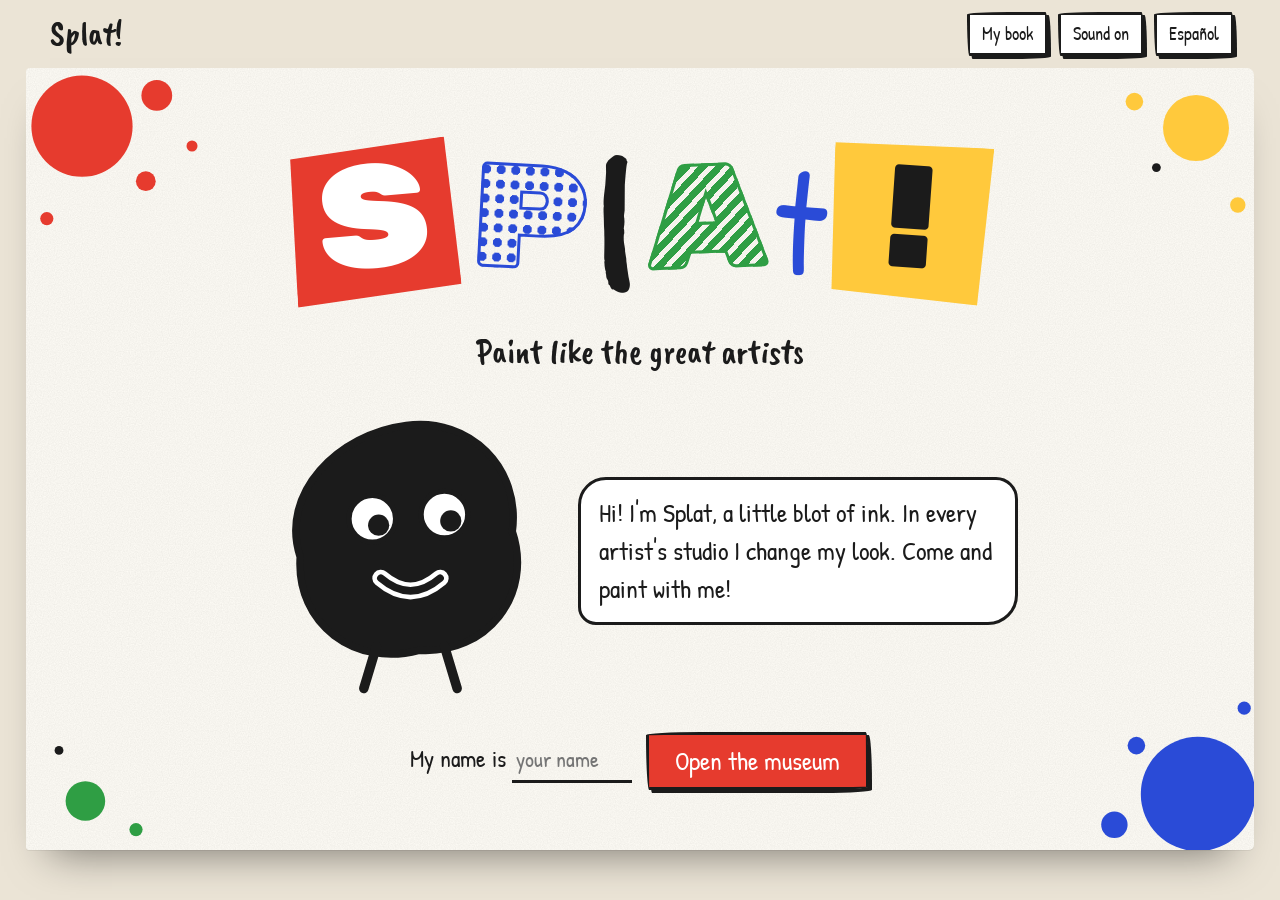
==== public/games/splat-art-studio.html @ 583a0a82 "Add Splat! Art Studio game under Creativity (7+) Co-Authored-By: Claude Opus 5.5 <noreply@anthropic." ====
<!DOCTYPE html>
<html lang="en">
<head>
<meta charset="utf-8">
<meta name="viewport" content="width=device-width,initial-scale=1">
<title>Splat! Art Studio</title>
<link rel="preconnect" href="https://fonts.googleapis.com">
<link rel="preconnect" href="https://fonts.gstatic.com" crossorigin>
<link href="https://fonts.googleapis.com/css2?family=Caveat+Brush&family=Patrick+Hand&family=Permanent+Marker&family=Rubik+Mono+One&display=swap" rel="stylesheet">
<style>
/* VOICE: playful, hand-made, read-aloud friendly for kids 7+
   IDEA: an artist's activity book you paint inside, page by page
   PICTURE: Splat the ink blot guide (changes style per studio) + the live painting canvas
   COLOUR and TYPE: paper white, ink black, tomato red, cobalt, sunflower, grass; mixed hand lettering + Patrick Hand
   LAYOUT: one paper page per screen on a desk; studio = guide column + big canvas + tool tray */
:root{color-scheme:light dark;--desk:light-dark(#ebe4d6,#1e1c19);--deskInk:light-dark(#1b1b1b,#f3eee4);--paper:#fffdf7;--ink:#1b1b1b;--mut:#5f584e;--red:#e63b2e;--blue:#2a4bd7;--yel:#ffc93c;--grn:#2f9e44;--hand:'Patrick Hand',system-ui,sans-serif;--brush:'Caveat Brush','Patrick Hand',cursive}
:root[data-theme=light]{color-scheme:light}:root[data-theme=dark]{color-scheme:dark}
*{box-sizing:border-box;min-width:0}
body{margin:0;background:var(--desk);color:var(--ink);font:18px/1.45 var(--hand);overflow-x:clip}
[hidden]{display:none!important}
.bar{display:flex;align-items:center;gap:10px;flex-wrap:wrap;max-width:1240px;margin:0 auto;padding:12px max(2vw,8px) 0}
.bar .sp,.top .sp{flex:1}
.logo{font:34px/1 var(--brush);color:var(--deskInk);background:none;border:0;cursor:pointer;padding:0 4px;min-height:44px}
.page{position:relative;max-width:1240px;margin:12px auto 32px;width:calc(100% - 2*max(2vw,8px));background:var(--paper) url("data:image/svg+xml;utf8,<svg xmlns='http://www.w3.org/2000/svg' width='220' height='220'><filter id='n'><feTurbulence type='fractalNoise' baseFrequency='.85' numOctaves='2'/><feColorMatrix values='0 0 0 0 0  0 0 0 0 0  0 0 0 0 0  0 0 0 .07 0'/></filter><rect width='100%' height='100%' filter='url(%23n)'/></svg>");border-radius:4px 7px 5px 3px;box-shadow:0 1px 0 rgba(0,0,0,.06),0 26px 40px -24px rgba(0,0,0,.5);padding:clamp(16px,3vw,40px);overflow:hidden}
.btn{font:21px/1.1 var(--hand);color:var(--ink);background:#fff;border:3px solid var(--ink);border-radius:255px 15px 225px 15px/15px 225px 15px 255px;padding:9px 16px;min-height:48px;box-shadow:3px 3px 0 var(--ink);cursor:pointer;transition:transform .08s}
.btn:hover{transform:rotate(-1deg)}
.btn:active{transform:translate(2px,2px);box-shadow:1px 1px 0 var(--ink)}
.btn.on{background:var(--yel)}
.btn.red{background:var(--red);color:#fff}
.btn.sm{font-size:18px;min-height:44px;padding:6px 12px}
.btn.big{font-size:26px;padding:12px 26px}
.btn:disabled{opacity:.35;cursor:default;transform:none}
:focus-visible{outline:4px solid var(--blue);outline-offset:3px}
/* home */
.home{text-align:center;padding-block:clamp(28px,5vw,60px)}
.spl{position:absolute;width:clamp(110px,20vw,220px);pointer-events:none}
.spl.a{top:-10px;left:-10px}.spl.b{top:-6px;right:-8px}.spl.c{bottom:-10px;right:-10px}.spl.d{bottom:-6px;left:0}
.ttl{margin:0;line-height:1;position:relative}
.L{display:inline-block;font:clamp(56px,12.5vw,146px)/1 'Rubik Mono One',var(--hand);margin:0 .02em;vertical-align:middle}
.L1{background:var(--red);color:#fff;padding:.04em .14em;transform:rotate(-5deg);clip-path:polygon(3% 6%,97% 0,100% 94%,0 100%)}
.L2{color:transparent;background:radial-gradient(circle,var(--blue) 42%,transparent 46%) 0 0/.1em .1em;-webkit-background-clip:text;background-clip:text;-webkit-text-stroke:3px var(--blue);transform:rotate(3deg)}
.L3{font-family:var(--brush);font-size:clamp(76px,16vw,188px);color:var(--ink);transform:rotate(-3deg)}
.L4{color:transparent;background:repeating-linear-gradient(-45deg,var(--grn) 0 7px,transparent 7px 12px);-webkit-background-clip:text;background-clip:text;-webkit-text-stroke:3px var(--grn);transform:rotate(-2deg)}
.L5{font-family:'Permanent Marker',var(--hand);color:var(--blue);transform:rotate(6deg)}
.L6{background:var(--yel);color:var(--ink);padding:.04em .12em;transform:rotate(4deg);clip-path:polygon(0 3%,100% 0,96% 100%,4% 96%)}
.sub{font:clamp(24px,3.4vw,34px)/1.1 var(--brush);margin:.5em 0 0;position:relative}
.hero{display:flex;align-items:center;justify-content:center;gap:clamp(12px,3vw,36px);margin:clamp(14px,3vw,30px) auto;max-width:860px;position:relative;text-align:start}
.blobBtn{background:none;border:0;padding:0;cursor:pointer;flex:none}
.hero .blob{width:clamp(170px,26vw,280px);height:auto}
.bubble{position:relative;background:#fff;border:3px solid var(--ink);border-radius:28px 22px 30px 18px;padding:14px 18px;font-size:20px;margin:0}
.bubble.big{font-size:clamp(20px,2.4vw,26px);max-width:440px}
.nameF{display:flex;gap:14px;align-items:center;justify-content:center;flex-wrap:wrap;position:relative}
.nameF label{font-size:24px}
input{font:22px var(--hand);border:0;border-bottom:3px solid var(--ink);background:transparent;padding:6px 4px;width:12ch;color:var(--ink);min-height:44px}
/* map */
.big2{font:clamp(34px,5vw,52px)/1.05 var(--brush);margin:0;text-wrap:balance}
.lead{margin:.3em 0 1.1em;font-size:21px;color:var(--mut);max-width:60ch}
.doors{display:grid;grid-template-columns:repeat(auto-fill,minmax(190px,1fr));gap:22px}
.door{font:inherit;color:var(--ink);background:#fff;border:3px solid var(--ink);border-radius:120px 120px 10px 14px/110px 110px 10px 12px;padding:22px 14px 16px;display:flex;flex-direction:column;align-items:center;gap:2px;cursor:pointer;box-shadow:4px 4px 0 var(--ink);position:relative;text-align:center;transition:transform .12s}
.door:hover{transform:rotate(-1.5deg) translateY(-2px)}
.door .blob{width:118px;height:128px}
.door b{font:26px/1.1 var(--brush)}
.door small{color:var(--mut);font-size:17px}
.door.lock{cursor:default;box-shadow:none;border-style:dashed;color:var(--mut)}
.door.lock:hover{transform:none}
.door.lock .blob{opacity:.22;filter:grayscale(1)}
.soon{position:absolute;top:40%;background:var(--yel);padding:2px 12px;transform:rotate(-6deg);font-size:18px;color:var(--ink)}
.mapAct{display:flex;gap:16px;flex-wrap:wrap;margin-top:28px}
/* studio */
.top{display:flex;align-items:center;gap:12px;flex-wrap:wrap;margin-bottom:16px}
.top h2{font:clamp(30px,4vw,46px)/1.05 var(--brush);margin:0}
.yrs{color:var(--mut);font-size:19px}
.sgrid{display:grid;grid-template-columns:250px minmax(0,1fr);grid-template-areas:"g w" "c w" "f w";gap:18px 24px;align-items:start}
.guide{grid-area:g;display:flex;flex-direction:column;gap:14px}
.guide .blobBtn{align-self:center}
.guide .blob{width:140px;height:150px}
.work{grid-area:w}
.fact{grid-area:f}.note.ch{grid-area:c}
.note{background:#fff3c4;padding:16px 16px 12px;transform:rotate(-1.2deg);box-shadow:0 6px 12px -8px rgba(0,0,0,.45);position:relative;font-size:19px}
.note::before{content:'';position:absolute;top:-11px;left:50%;width:84px;height:22px;margin-left:-42px;background:rgba(255,255,255,.65);border:1px solid rgba(0,0,0,.08);transform:rotate(3deg)}
.note h4{margin:0 0 4px;font:23px/1 var(--brush);color:var(--red)}
.note p{margin:0}
.note.ch{background:#e1eaff;transform:rotate(1deg)}
.note.ch h4{color:var(--blue)}
.cwrap{position:relative;aspect-ratio:3/2;border:4px solid var(--ink);border-radius:6px 10px 5px 9px;overflow:hidden;background:#fff}
#cv{position:absolute;inset:0;width:100%;height:100%;touch-action:none;cursor:crosshair;display:block}
.cwrap.blur #cv{filter:blur(7px) saturate(1.15)}
#torch{position:absolute;inset:0;pointer-events:none;background:radial-gradient(circle at var(--tx,50%) var(--ty,45%),transparent 0 70px,rgba(12,7,3,.55) 140px,rgba(12,7,3,.9) 230px)}
.tray{display:flex;flex-wrap:wrap;gap:12px 22px;margin-top:16px;align-items:center}
.grp{display:flex;flex-wrap:wrap;gap:8px;align-items:center}
.sw{width:46px;height:46px;border-radius:52% 48% 55% 45%/48% 55% 45% 52%;border:3px solid var(--ink);background:var(--c);cursor:pointer;padding:0}
.sw.on{outline:4px solid var(--ink);outline-offset:3px;transform:scale(1.08)}
/* blob */
.blob{display:block;overflow:visible}
.blob .bb{transform-origin:62px 112px;animation:wob 3.2s ease-in-out infinite}
.talking .blob .bb{animation:talk .32s ease-in-out infinite}
@keyframes wob{50%{transform:scale(1.04,.95) rotate(-2deg)}}
@keyframes talk{50%{transform:scale(.95,1.07)}}
/* overlay, book, guess */
.ov{position:fixed;inset:0;background:rgba(20,16,10,.6);display:grid;place-items:center;padding:16px;z-index:10}
.card{background:var(--paper);border:3px solid var(--ink);border-radius:10px;padding:22px;max-width:520px;width:100%;box-shadow:6px 6px 0 var(--ink)}
.card h3{font:34px/1.05 var(--brush);margin:0 0 12px}
.card img{width:100%;border:10px solid #fff;outline:3px solid var(--ink);display:block;margin-bottom:14px}
.card label{display:block;font-size:20px}
.card input{width:100%}
.row{display:flex;gap:12px;justify-content:flex-end;margin-top:18px;flex-wrap:wrap}
.wall{display:grid;grid-template-columns:repeat(auto-fill,minmax(240px,1fr));gap:36px 28px;margin-top:10px}
.fr{margin:0;transform:rotate(var(--r));display:flex;flex-direction:column}
.fr img{display:block;width:100%;aspect-ratio:3/2;object-fit:cover;border:12px solid #fff;outline:4px solid var(--ink);box-shadow:6px 7px 0 rgba(0,0,0,.18)}
.fr figcaption{background:#fff;border:2px solid var(--ink);margin:16px 10px 8px;padding:8px 12px;display:flex;flex-direction:column;font-size:17px;line-height:1.3}
.fr figcaption b{font-size:21px}
.fr small{color:var(--mut)}
.fr .btn{align-self:flex-end;margin-right:10px}
.empty{font-size:22px;color:var(--mut)}
.gwrap{display:grid;grid-template-columns:minmax(0,1.4fr) minmax(0,1fr);gap:28px;align-items:start}
.gimg{width:100%;aspect-ratio:3/2;object-fit:cover;border:14px solid #fff;outline:4px solid var(--ink);display:block}
.gwrap .lead{margin-top:0}
.opts{display:grid;gap:10px}
.opt{display:flex;align-items:center;gap:12px;text-align:start}
.opt .blob{width:42px;height:46px;flex:none}
.fb{font:26px/1.2 var(--brush);min-height:1.3em;margin:14px 0 6px}
.score{font-size:21px;background:var(--yel);padding:4px 12px;transform:rotate(2deg)}
.toast{position:fixed;left:50%;bottom:24px;transform:translateX(-50%) rotate(-1deg);background:var(--ink);color:#fff;padding:12px 20px;border-radius:14px 10px 16px 8px;font-size:20px;z-index:20;max-width:90vw;text-align:center}
@media(max-width:860px){.sgrid{grid-template-columns:minmax(0,1fr);grid-template-areas:"g" "w" "c" "f"}.guide{flex-direction:row;flex-wrap:wrap;align-items:center}.guide .blob{width:92px;height:100px}.guide .bubble{flex:1 1 200px}}
@media(max-width:700px){.gwrap{grid-template-columns:minmax(0,1fr)}}
@media(max-width:600px){.hero{flex-direction:column;text-align:center}.btn{font-size:19px}.sw{width:42px;height:42px}}
@media(prefers-reduced-motion:reduce){.blob .bb{animation:none!important}.btn,.door{transition:none}}
</style>
</head>
<body>
<svg width="0" height="0" style="position:absolute" aria-hidden="true"><defs>
<pattern id="p-cave" width="26" height="26" patternUnits="userSpaceOnUse"><rect width="26" height="26" fill="#b7552e"/><circle cx="6" cy="7" r="3" fill="#8f3b1d"/><circle cx="19" cy="18" r="4" fill="#cc6a3a"/><circle cx="20" cy="5" r="1.6" fill="#7a2e14"/></pattern>
<pattern id="p-seurat" width="14" height="14" patternUnits="userSpaceOnUse"><rect width="14" height="14" fill="#fffdf7"/><circle cx="3.5" cy="3.5" r="2.6" fill="#2a5bd7"/><circle cx="10.5" cy="3.5" r="2.6" fill="#f7d038"/><circle cx="3.5" cy="10.5" r="2.6" fill="#e4322b"/><circle cx="10.5" cy="10.5" r="2.6" fill="#3aa655"/></pattern>
<pattern id="p-vangogh" width="28" height="28" patternUnits="userSpaceOnUse"><rect width="28" height="28" fill="#1f3f99"/><path d="M3 9q7-8 14 0" stroke="#f7c624" stroke-width="3.5" fill="none" stroke-linecap="round"/><path d="M12 22q6-6 13 0" stroke="#9cc3f0" stroke-width="3.5" fill="none" stroke-linecap="round"/></pattern>
<pattern id="p-mondrian" width="64" height="64" patternUnits="userSpaceOnUse"><rect width="64" height="64" fill="#f6f3ec"/><rect width="38" height="38" fill="#d7261e"/><rect x="42" y="42" width="22" height="22" fill="#1b4fbf"/><rect x="42" y="0" width="22" height="16" fill="#f5c400"/><path d="M40 0v64M0 40h64M40 18h24" stroke="#1b1b1b" stroke-width="4"/></pattern>
<pattern id="p-kandinsky" width="56" height="56" patternUnits="userSpaceOnUse"><rect width="56" height="56" fill="#f3ead6"/><circle cx="16" cy="16" r="11" fill="#2a4bd7"/><circle cx="16" cy="16" r="5" fill="#ffc93c"/><path d="M34 46l10-20 10 20z" fill="#e63b2e"/><path d="M4 44q8-8 16 0t16 0" stroke="#1b1b1b" stroke-width="2.5" fill="none"/></pattern>
</defs></svg>

<header class="bar">
  <button class="logo" data-nav="home" id="logo">Splat!</button>
  <span class="sp"></span>
  <button class="btn sm" data-nav="book" data-t="mybook"></button>
  <button class="btn sm" id="bSound"></button>
  <button class="btn sm" id="bLang"></button>
</header>

<section id="home" class="page screen home">
  <svg class="spl a" viewBox="0 0 200 200" aria-hidden="true"><circle cx="60" cy="62" r="46" fill="#e63b2e"/><circle cx="128" cy="34" r="14" fill="#e63b2e"/><circle cx="118" cy="112" r="9" fill="#e63b2e"/><circle cx="28" cy="146" r="6" fill="#e63b2e"/><circle cx="160" cy="80" r="5" fill="#e63b2e"/></svg>
  <svg class="spl b" viewBox="0 0 200 200" aria-hidden="true"><circle cx="140" cy="60" r="30" fill="#ffc93c"/><circle cx="84" cy="36" r="8" fill="#ffc93c"/><circle cx="178" cy="130" r="7" fill="#ffc93c"/><circle cx="104" cy="96" r="4" fill="#1b1b1b"/></svg>
  <svg class="spl c" viewBox="0 0 200 200" aria-hidden="true"><circle cx="140" cy="140" r="52" fill="#2a4bd7"/><circle cx="64" cy="168" r="12" fill="#2a4bd7"/><circle cx="84" cy="96" r="8" fill="#2a4bd7"/><circle cx="182" cy="62" r="6" fill="#2a4bd7"/></svg>
  <svg class="spl d" viewBox="0 0 200 200" aria-hidden="true"><circle cx="54" cy="150" r="18" fill="#2f9e44"/><circle cx="100" cy="176" r="6" fill="#2f9e44"/><circle cx="30" cy="104" r="4" fill="#1b1b1b"/></svg>
  <h1 class="ttl" id="title"></h1>
  <p class="sub" data-t="sub"></p>
  <div class="hero"><button class="blobBtn" id="homeBlob" aria-label="Listen"></button><p class="bubble big" data-t="hi"></p></div>
  <form class="nameF" id="nameF"><label><span data-t="name"></span> <input id="kid" autocomplete="off" maxlength="24"></label><button class="btn red big" data-t="go"></button></form>
</section>

<section id="map" class="page screen" hidden>
  <h2 class="big2" data-t="museum"></h2>
  <p class="lead" data-t="museumSub"></p>
  <div class="doors" id="doors"></div>
  <div class="mapAct"><button class="btn big" data-nav="book" data-t="mybook"></button><button class="btn big" data-nav="guess" data-t="guess"></button></div>
</section>

<section id="studio" class="page screen" hidden>
  <div class="top"><button class="btn" data-nav="map">← <span data-t="back"></span></button><h2 id="sName"></h2><span class="yrs" id="sYears"></span><span class="sp"></span><button class="btn" id="sListen" data-t="listen"></button></div>
  <div class="sgrid">
    <aside class="guide"><button class="blobBtn" id="sBlob" aria-label="Listen"></button><p class="bubble" id="sStory"></p></aside>
    <div class="note ch" id="sChal"></div>
    <div class="work"><div class="cwrap" id="cwrap"><canvas id="cv" width="1200" height="800"></canvas><div id="torch" hidden></div></div><div class="tray" id="tray"></div></div>
    <div class="note fact" id="sFact"></div>
  </div>
</section>

<section id="book" class="page screen" hidden>
  <div class="top"><button class="btn" data-nav="map">← <span data-t="back"></span></button><h2 data-t="bookTitle"></h2></div>
  <p class="lead" data-t="bookSub"></p>
  <div class="wall" id="wall"></div>
</section>

<section id="guess" class="page screen" hidden>
  <div class="top"><button class="btn" data-nav="map">← <span data-t="back"></span></button><h2 data-t="guess"></h2><span class="sp"></span><span class="score" id="gScore"></span></div>
  <div id="gBody"></div>
  <div class="row" style="justify-content:flex-start"><button class="btn red big" id="gNext" data-t="next" hidden></button></div>
</section>

<div class="ov" id="ov" hidden><div class="card" role="dialog" aria-modal="true">
  <h3 data-t="frameT"></h3><img id="ovImg" alt="">
  <label><span data-t="frameQ"></span><input id="ovTitle" maxlength="40"></label>
  <div class="row"><button class="btn" id="ovNo" data-t="cancel"></button><button class="btn red" id="ovYes" data-t="hang"></button></div>
</div></div>
<div class="toast" id="toast" hidden></div>

<script>
{
const W=1200,H=800,R=Math.random,TAU=Math.PI*2,INK='#1b1b1b';
const $=s=>document.querySelector(s),$$=s=>[...document.querySelectorAll(s)];
const store={get(k,d){try{const v=localStorage.getItem(k);return v==null?d:JSON.parse(v)}catch(e){return d}},set(k,v){try{localStorage.setItem(k,JSON.stringify(v));return true}catch(e){return false}}};
let lang=store.get('splat-lang','en')==='es'?'es':'en',kid=store.get('splat-name',''),sound=store.get('splat-sound',true)!==false,book=store.get('splat-book',[]);
if(!Array.isArray(book))book=[];

const T={en:{title:'Splat!',sub:'Paint like the great artists',hi:"Hi! I'm Splat, a little blot of ink. In every artist's studio I change my look. Come and paint with me!",name:'My name is',namePh:'your name',go:'Open the museum',museum:'The Museum of Magic Doors',museumSub:"Every door is an artist's studio. Go in, listen to their story and paint with their tools.",soon:'Coming soon',mybook:'My book',guess:'Who painted it?',back:'Museum',listen:'Listen',fact:'Did you know?',challenge:'Challenge',undo:'Undo',clear:'Start again',done:'Finished!',frameT:'Hang it in your book',frameQ:'What is your painting called?',titlePh:'My painting',hang:'Hang it!',cancel:'Not yet',by:'by',style:'in the style of',empty:'Your book is empty. Go into a studio and paint something!',guessQ:'Whose magic tools made this painting?',guessNeed:'Paint at least 3 pictures in 2 different studios, then come back to play!',yes:'Yes!',no:'Not quite.',yesL:"It's from the studio of {a}.",next:'Next painting',score:'Points',soundOn:'Sound on',soundOff:'Sound off',lang:'Español',del:'Remove',sure:'Sure?',saved:'Hung in your book!',full:"Saved for now, but this device's storage is full. Remove an old painting to keep new ones.",bookSub:'Your own museum. Every painting has a label, just like in a real one.',bookTitle:'My art book',lineHint:'Drag your finger to draw a line',play:'Play my painting',step:'Step back',torch:'Torch',defName:'a mystery artist'},
es:{title:'¡Mancha!',sub:'Pinta como los grandes artistas',hi:'¡Hola! Soy Mancha, una gotita de tinta. En el estudio de cada artista cambio de aspecto. ¡Ven a pintar conmigo!',name:'Me llamo',namePh:'tu nombre',go:'Abrir el museo',museum:'El Museo de las Puertas Mágicas',museumSub:'Cada puerta es el estudio de un artista. Entra, escucha su historia y pinta con sus herramientas.',soon:'Muy pronto',mybook:'Mi libro',guess:'¿Quién lo pintó?',back:'Museo',listen:'Escuchar',fact:'¿Sabías que…?',challenge:'Reto',undo:'Deshacer',clear:'Empezar de nuevo',done:'¡Terminado!',frameT:'Cuélgalo en tu libro',frameQ:'¿Cómo se llama tu cuadro?',titlePh:'Mi cuadro',hang:'¡Colgar!',cancel:'Todavía no',by:'de',style:'al estilo de',empty:'Tu libro está vacío. ¡Entra en un estudio y pinta algo!',guessQ:'¿Qué herramientas mágicas hicieron este cuadro?',guessNeed:'Pinta al menos 3 cuadros en 2 estudios distintos y vuelve a jugar.',yes:'¡Sí!',no:'Casi…',yesL:'Es del estudio de {a}.',next:'Siguiente cuadro',score:'Puntos',soundOn:'Sonido: sí',soundOff:'Sonido: no',lang:'English',del:'Quitar',sure:'¿Seguro?',saved:'¡Colgado en tu libro!',full:'Guardado por ahora, pero la memoria de este dispositivo está llena. Quita un cuadro antiguo para guardar los nuevos.',bookSub:'Tu propio museo. Cada cuadro tiene su cartela, como en un museo de verdad.',bookTitle:'Mi libro de arte',lineHint:'Arrastra el dedo para dibujar una línea',play:'Tocar mi cuadro',step:'Aléjate',torch:'Antorcha',defName:'alguien misterioso'}};
const t=k=>T[lang][k]??k, L=o=>o[lang];
const esc=s=>String(s).replace(/[&<>"']/g,c=>({'&':'&amp;','<':'&lt;','>':'&gt;','"':'&quot;',"'":'&#39;'}[c]));

const S=[
{id:'cave',pat:'cave',short:{en:'Cave painters',es:'Pintores de cuevas'},name:{en:'The cave painters',es:'Los pintores de las cuevas'},sty:{en:'the cave painters',es:'los pintores de las cuevas'},years:{en:'about 40,000 years ago',es:'hace unos 40.000 años'},
 story:{en:'We painted deep inside caves, by the light of a torch. We put a hand on the rock and blew red paint all around it, through a hollow bone or straight from our mouths. When we lifted the hand… its shape stayed there for thousands of years!',es:'Pintábamos en el fondo de las cuevas, a la luz de una antorcha. Poníamos la mano sobre la roca y soplábamos pintura roja alrededor, con un hueso hueco o directamente con la boca. Al quitar la mano… ¡su forma se quedaba allí durante miles de años!'},
 fact:{en:'In El Castillo cave, in Cantabria (Spain), some red paintings are more than 40,000 years old. They are among the oldest paintings in the world!',es:'En la cueva de El Castillo, en Cantabria, hay pinturas rojas de más de 40.000 años. ¡Están entre las más antiguas del mundo!'},
 chal:{en:'Fill the rock with hands of different colours. Then paint an animal with your finger, like a bison or a horse.',es:'Llena la roca de manos de colores distintos. Después pinta un animal con el dedo, como un bisonte o un caballo.'},
 tools:[['hand',{en:'Blown hand',es:'Mano soplada'}],['finger',{en:'Finger',es:'Dedo'}]],pal:['#a63a1f','#c8501f','#d39a2c','#2b2320','#efe6d6'],extra:['torch'],
 clue:{en:'Look for hand shapes on the rock.',es:'Busca formas de manos sobre la roca.'}},
{id:'seurat',pat:'seurat',short:{en:'Seurat',es:'Seurat'},name:{en:'Georges Seurat',es:'Georges Seurat'},sty:{en:'Georges Seurat',es:'Georges Seurat'},years:{en:'1859–1891 · France',es:'1859–1891 · Francia'},
 story:{en:"I didn't mix my colours on a palette. I painted thousands of tiny dots of pure colour, side by side. Up close you see dots. Step back… and your eyes do the mixing!",es:'Yo no mezclaba los colores en la paleta. Pintaba miles de puntitos de colores puros, uno al lado del otro. De cerca ves puntos. Aléjate… ¡y tus ojos hacen la mezcla!'},
 fact:{en:'His most famous painting, a sunny Sunday afternoon by the river in Paris, took him two years to finish.',es:'Su cuadro más famoso, una tarde de domingo junto al río en París, le llevó dos años terminarlo.'},
 chal:{en:'Make green without green paint: put blue and yellow dots close together, then press Step back!',es:'Haz verde sin pintura verde: pon puntos azules y amarillos muy juntos y pulsa Aléjate.'},
 tools:[['small',{en:'Small dots',es:'Puntos pequeños'}],['big',{en:'Big dots',es:'Puntos grandes'}]],pal:['#e4322b','#f28c28','#f7d038','#3aa655','#2a5bd7','#7a4bc4','#f29bb8','#ffffff'],extra:['step'],
 clue:{en:'Look for lots of tiny dots.',es:'Busca muchos puntitos.'}},
{id:'vangogh',pat:'vangogh',short:{en:'Van Gogh',es:'Van Gogh'},name:{en:'Vincent van Gogh',es:'Vincent van Gogh'},sty:{en:'Vincent van Gogh',es:'Vincent van Gogh'},years:{en:'1853–1890 · Netherlands',es:'1853–1890 · Países Bajos'},
 story:{en:'I loved thick paint and skies that move! Every brushstroke is a short little dash, and the dashes dance together like the wind. Try a swirl, then add some shining stars.',es:'¡Me encantaba la pintura gruesa y los cielos que se mueven! Cada pincelada es una rayita corta, y las rayitas bailan juntas como el viento. Prueba un remolino y añade estrellas brillantes.'},
 fact:{en:'He painted The Starry Night in 1889, inspired by the view from his bedroom window in Saint-Rémy, France.',es:'Pintó La noche estrellada en 1889, inspirado por la vista desde la ventana de su habitación en Saint-Rémy, Francia.'},
 chal:{en:'Paint the wind! Then add a big moon and a sleepy village under your sky.',es:'¡Pinta el viento! Después añade una luna grande y un pueblo dormido bajo tu cielo.'},
 tools:[['dash',{en:'Dash brush',es:'Pincel de rayitas'}],['swirl',{en:'Swirl',es:'Remolino'}],['star',{en:'Star',es:'Estrella'}]],pal:['#f7c624','#fff1a6','#fbfbf5','#7fb2ea','#2a5bd7','#142f7a','#3d8a4a','#e88a1a','#1b1b1b'],extra:[],
 clue:{en:'Look for short dashes that swirl.',es:'Busca rayitas cortas que giran.'}},
{id:'mondrian',pat:'mondrian',short:{en:'Mondrian',es:'Mondrian'},name:{en:'Piet Mondrian',es:'Piet Mondrian'},sty:{en:'Piet Mondrian',es:'Piet Mondrian'},years:{en:'1872–1944 · Netherlands',es:'1872–1944 · Países Bajos'},
 story:{en:'I only used straight lines, black, white and three colours: red, yellow and blue. Move one line and the whole painting changes. I wanted it to feel balanced, like a good song.',es:'Solo usaba líneas rectas, el negro, el blanco y tres colores: rojo, amarillo y azul. Si mueves una línea, cambia todo el cuadro. Quería que se sintiera equilibrado, como una buena canción.'},
 fact:{en:'He loved jazz and dancing. One of his last paintings is called Broadway Boogie Woogie.',es:'Le encantaban el jazz y el baile. Uno de sus últimos cuadros se llama Broadway Boogie Woogie.'},
 chal:{en:'Make it balanced: one big red box, and some small blue and yellow ones. Colour a box white to rub it out.',es:'Haz que quede equilibrado: una caja roja grande y algunas pequeñas azules y amarillas. Pinta una caja de blanco para borrarla.'},
 tools:[['line',{en:'Line',es:'Línea'}],['fill',{en:'Colour a box',es:'Colorear caja'}]],pal:['#d7261e','#f5c400','#1b4fbf','#f6f3ec','#1b1b1b'],extra:[],
 clue:{en:'Look for straight black lines and boxes of colour.',es:'Busca líneas negras rectas y cajas de color.'}},
{id:'kandinsky',pat:'kandinsky',short:{en:'Kandinsky',es:'Kandinsky'},name:{en:'Wassily Kandinsky',es:'Vasili Kandinski'},sty:{en:'Wassily Kandinsky',es:'Vasili Kandinski'},years:{en:'1866–1944 · Russia',es:'1866–1944 · Rusia'},
 story:{en:'When I heard music, I saw colours and shapes! So I painted sounds. Pick an instrument and tap the paper: high up for high notes, low down for low notes.',es:'¡Cuando oía música, veía colores y formas! Así que pintaba sonidos. Elige un instrumento y toca el papel: arriba para notas agudas, abajo para notas graves.'},
 fact:{en:'He wrote that yellow sounds like a trumpet and dark blue sounds like a cello.',es:'Escribió que el amarillo suena como una trompeta y el azul oscuro como un violonchelo.'},
 chal:{en:'Compose a painting, then press Play my painting to hear it from left to right!',es:'Compón un cuadro y pulsa Tocar mi cuadro para oírlo de izquierda a derecha.'},
 tools:[['drum',{en:'● Drum',es:'● Tambor'}],['trumpet',{en:'▲ Trumpet',es:'▲ Trompeta'}],['cello',{en:'∿ Cello',es:'∿ Violonchelo'}],['piano',{en:'▦ Piano',es:'▦ Piano'}],['bell',{en:'✶ Bell',es:'✶ Campana'}]],pal:null,extra:['play'],
 clue:{en:'Look for circles, triangles and wiggles that sing.',es:'Busca círculos, triángulos y ondas que cantan.'}}];
const LOCK=[['Claude Monet','1840–1926'],['Katsushika Hokusai','1760–1849'],['Giuseppe Arcimboldo','1526–1593'],['Gustav Klimt','1862–1918']];

const BLOB='M62 8C92 4 116 28 112 58c10 30-12 58-44 56-30 8-58-12-56-44C2 40 30 12 62 8z';
const blob=fill=>`<svg class="blob" viewBox="-6 -4 132 142" aria-hidden="true"><g class="bb"><path d="${BLOB}" fill="${fill}" stroke="#1b1b1b" stroke-width="3.5"/><circle cx="46" cy="52" r="11" fill="#fff" stroke="#1b1b1b" stroke-width="2.5"/><circle cx="80" cy="50" r="11" fill="#fff" stroke="#1b1b1b" stroke-width="2.5"/><circle cx="49" cy="55" r="5" fill="#1b1b1b"/><circle cx="83" cy="53" r="5" fill="#1b1b1b"/><path d="M50 80q14 12 28 0" fill="none" stroke="#fff" stroke-width="8" stroke-linecap="round"/><path d="M50 80q14 12 28 0" fill="none" stroke="#1b1b1b" stroke-width="3.5" stroke-linecap="round"/></g><path d="M48 112l-6 20M80 112l6 20" stroke="#1b1b1b" stroke-width="4.5" stroke-linecap="round"/></svg>`;

/* ---------- sound + voice ---------- */
let AC=null,lastS=0;
function ac(){if(!AC){try{AC=new(window.AudioContext||window.webkitAudioContext)()}catch(e){return null}}if(AC.state==='suspended')AC.resume();return AC}
function tone(f,{type='sine',f2=0,dur=.3,vol=.2,at=.01,lp=0,delay=0}={}){const a=sound&&ac();if(!a)return;const t0=a.currentTime+delay,o=a.createOscillator(),g=a.createGain();o.type=type;o.frequency.setValueAtTime(f,t0);if(f2)o.frequency.exponentialRampToValueAtTime(f2,t0+dur);g.gain.setValueAtTime(.0001,t0);g.gain.exponentialRampToValueAtTime(vol,t0+at);g.gain.exponentialRampToValueAtTime(.0001,t0+dur);let n=o;if(lp){const fl=a.createBiquadFilter();fl.type='lowpass';fl.frequency.value=lp;o.connect(fl);n=fl}n.connect(g).connect(a.destination);o.start(t0);o.stop(t0+dur+.05)}
function noise(dur,vol,freq){const a=sound&&ac();if(!a)return;const b=a.createBuffer(1,Math.floor(a.sampleRate*dur),a.sampleRate),d=b.getChannelData(0);for(let i=0;i<d.length;i++)d[i]=(R()*2-1)*(1-i/d.length);const s=a.createBufferSource(),f=a.createBiquadFilter(),g=a.createGain();s.buffer=b;f.type='bandpass';f.frequency.value=freq;g.gain.value=vol;s.connect(f).connect(g).connect(a.destination);s.start()}
function sfx(k){const n=performance.now();if((k==='pop'||k==='swish'||k==='chalk')&&n-lastS<75)return;lastS=n;
 if(k==='pop')tone(500+R()*500,{f2:260,dur:.08,vol:.1});
 else if(k==='swish')noise(.14,.12,2600);
 else if(k==='chalk')noise(.1,.1,1400);
 else if(k==='puff')noise(.55,.35,700);
 else if(k==='thump')tone(170,{f2:60,dur:.22,vol:.35});
 else if(k==='snap')tone(900,{type:'triangle',dur:.07,vol:.12});
 else if(k==='swirl')[523,659,784,1047].forEach((f,i)=>tone(f,{dur:.25,vol:.08,delay:i*.07}));
 else if(k==='yay')[523,659,784].forEach((f,i)=>tone(f,{type:'triangle',dur:.3,vol:.15,delay:i*.1}));
 else if(k==='nope')tone(220,{type:'triangle',f2:170,dur:.3,vol:.15})}
const SCALE=[131,147,165,196,220,262,294,330,392,440,523,587,659];
function inst(k,y){const f=SCALE[Math.max(0,Math.min(SCALE.length-1,Math.round((1-y/H)*(SCALE.length-1))))];
 if(k==='drum'){tone(Math.max(70,f*.6),{f2:45,dur:.45,vol:.5});noise(.06,.2,1800)}
 else if(k==='trumpet')tone(f*2,{type:'sawtooth',dur:.5,vol:.13,at:.03,lp:2000});
 else if(k==='cello')tone(f,{type:'sawtooth',dur:1,vol:.16,at:.12,lp:900});
 else if(k==='piano'){tone(f*2,{type:'triangle',dur:.7,vol:.22});tone(f*4,{dur:.3,vol:.05})}
 else{tone(f*4,{dur:1.4,vol:.13});tone(f*4*2.76,{dur:.7,vol:.04})}}
function talk(on){$$('.guide,.hero').forEach(x=>x.classList.toggle('talking',on))}
function speak(txt){try{const s=window.speechSynthesis;if(!s)return;s.cancel();const u=new SpeechSynthesisUtterance(txt);u.lang=lang==='es'?'es-ES':'en-GB';u.rate=.92;u.pitch=1.1;const v=s.getVoices().find(v=>v.lang&&v.lang.toLowerCase().startsWith(lang));if(v)u.voice=v;u.onstart=()=>talk(true);u.onend=u.onerror=()=>talk(false);s.speak(u)}catch(e){}}
function hush(){try{window.speechSynthesis&&speechSynthesis.cancel()}catch(e){}talk(false)}
let toastT;function toast(m){const el=$('#toast');el.textContent=m;el.hidden=false;clearTimeout(toastT);toastT=setTimeout(()=>el.hidden=true,2600)}

/* ---------- canvas engines ---------- */
const cv=$('#cv'),ctx=cv.getContext('2d',{willReadFrequently:true});
const raster={cave:1,seurat:1,vangogh:1};
let def=null,tool='',color='',undoSt=[],mem={},drag=null,busy=false,torch=false,blurOn=false,playT=[];
const E={};
function snap(){return raster[def.id]?ctx.getImageData(0,0,W,H):JSON.stringify(E[def.id].st)}
function push(){undoSt.push(snap());if(undoSt.length>12)undoSt.shift()}
function undo(){if(!undoSt.length||busy)return;stopPlay();const s=undoSt.pop();if(raster[def.id])ctx.putImageData(s,0,0);else{E[def.id].st=JSON.parse(s);E[def.id].render()}}
function shade(h,a){const n=parseInt(h.slice(1),16);let r=n>>16,g=n>>8&255,b=n&255;const tg=a<0?0:255,p=Math.abs(a);r=Math.round(r+(tg-r)*p);g=Math.round(g+(tg-g)*p);b=Math.round(b+(tg-b)*p);return'#'+((1<<24)|(r<<16)|(g<<8)|b).toString(16).slice(1)}
const jit=c=>shade(c,(R()-.5)*.3);
const dist=(a,b)=>Math.hypot(a.x-b.x,a.y-b.y);

// cave
const HAND=new Path2D();
[[0,28,46,52,0],[0,88,32,40,0],[-62,8,11,40,-.85],[-36,-62,10.5,46,-.28],[-11,-78,10.5,52,-.08],[14,-72,10.5,48,.1],[38,-46,9.5,38,.38]].forEach(([x,y,a,b,r])=>{HAND.moveTo(x+a*Math.cos(r),y+a*Math.sin(r));HAND.ellipse(x,y,a,b,r,0,TAU)});
const tctx=document.createElement('canvas').getContext('2d');
function rock(){ctx.globalAlpha=1;ctx.fillStyle='#c9a67b';ctx.fillRect(0,0,W,H);for(let i=0;i<260;i++){const x=R()*W,y=R()*H,r=20+R()*130,g=ctx.createRadialGradient(x,y,0,x,y,r);g.addColorStop(0,R()<.5?'rgba(90,60,35,.1)':'rgba(255,240,215,.16)');g.addColorStop(1,'rgba(0,0,0,0)');ctx.fillStyle=g;ctx.fillRect(x-r,y-r,2*r,2*r)}ctx.strokeStyle='rgba(70,45,25,.35)';ctx.lineWidth=2;for(let i=0;i<9;i++){let x=R()*W,y=R()*H;ctx.beginPath();ctx.moveTo(x,y);for(let k=0;k<8;k++){x+=R()*60-30;y+=R()*40;ctx.lineTo(x,y)}ctx.stroke()}}
function stencil(x,y,c){const rot=(R()-.5)*.8,s=.85+R()*.3,co=Math.cos(-rot),sn=Math.sin(-rot),RA=200*s;ctx.fillStyle=c;const IN=150*s;for(let i=0;i<10000;i++){const a=R()*TAU,d=Math.sqrt(R())*RA,px=x+Math.cos(a)*d,py=y+Math.sin(a)*d,dx=(px-x)/s,dy=(py-y)/s;if(tctx.isPointInPath(HAND,dx*co-dy*sn,dx*sn+dy*co))continue;ctx.globalAlpha=d<IN?.75:.75*(1-(d-IN)/(RA-IN))+.03;const z=1.2+R()*2;ctx.fillRect(px,py,z,z)}ctx.globalAlpha=1}
function fing(a,b){ctx.lineCap='round';ctx.strokeStyle=color;for(let k=0;k<4;k++){ctx.globalAlpha=.32;ctx.lineWidth=14+k*5;ctx.beginPath();ctx.moveTo(a.x+(R()-.5)*4,a.y+(R()-.5)*4);ctx.lineTo(b.x+(R()-.5)*4,b.y+(R()-.5)*4);ctx.stroke()}ctx.globalAlpha=1}
E.cave={init(){this.clear();stencil(260,360,'#a63a1f')},clear(){rock()},
 down(p){push();if(tool==='hand'){stencil(p.x,p.y,color);sfx('puff')}else{fing(p,p);sfx('chalk')}},
 move(p,l){if(tool!=='finger'||dist(p,l)<3)return false;fing(l,p);sfx('chalk')}};

// seurat
function dots(p,c=color,big=tool==='big'){const n=big?4:7,r=big?9:5,sp=big?26:18;ctx.fillStyle=c;for(let i=0;i<n;i++){const a=R()*TAU,d=R()*sp;ctx.beginPath();ctx.arc(p.x+Math.cos(a)*d,p.y+Math.sin(a)*d,r*(.8+R()*.4),0,TAU);ctx.fill()}}
E.seurat={clear(){ctx.globalAlpha=1;ctx.fillStyle='#fbf8ef';ctx.fillRect(0,0,W,H)},
 init(){this.clear();for(let i=0;i<46;i++){const a=R()*TAU,d=R()*80;dots({x:960+Math.cos(a)*d,y:180+Math.sin(a)*d},['#f7d038','#f28c28','#f7d038','#e4322b'][i%4],false)}},
 down(p){push();dots(p);sfx('pop')},
 move(p,l){if(dist(p,l)<7)return false;dots(p);sfx('pop')}};

// van gogh
function dash(x,y,a,c,len=22,w=8){const dx=Math.cos(a)*len/2,dy=Math.sin(a)*len/2;ctx.lineCap='round';ctx.beginPath();ctx.moveTo(x-dx,y-dy);ctx.lineTo(x+dx,y+dy);ctx.strokeStyle=shade(c,-.35);ctx.lineWidth=w+3;ctx.stroke();ctx.strokeStyle=c;ctx.lineWidth=w;ctx.stroke();ctx.beginPath();ctx.moveTo(x-dx*.6,y-dy*.6-1.5);ctx.lineTo(x+dx*.4,y+dy*.4-1.5);ctx.strokeStyle=shade(c,.4);ctx.lineWidth=2;ctx.stroke()}
function night(){ctx.globalAlpha=1;const g=ctx.createLinearGradient(0,0,0,H);g.addColorStop(0,'#10245e');g.addColorStop(1,'#2d5ca6');ctx.fillStyle=g;ctx.fillRect(0,0,W,H);const cs=['#1a3a86','#24509e','#16307a','#3466b3'];for(let i=0;i<340;i++){const x=R()*W,y=R()*H;dash(x,y,Math.sin(y/80+x/220)*.6,cs[i%4],20,6)}}
function swirlL(p,c){const Ls=[];for(let i=0;i<64;i++){const a=i*.34,r=8+i*1.7,x=p.x+Math.cos(a)*r,y=p.y+Math.sin(a)*r*.8,col=i%3===0?shade(c,.45):jit(c);Ls.push(()=>dash(x,y,a+Math.PI/2,col,18,7))}return Ls}
function starL(p,c){const Ls=[];for(let k=4;k>=1;k--){const r=10+k*17,n=Math.round(TAU*r/15);for(let i=0;i<n;i++){const a=i/n*TAU,col=jit(k%2?c:shade(c,.6));Ls.push(()=>dash(p.x+Math.cos(a)*r,p.y+Math.sin(a)*r,a+Math.PI/2,col,15,6))}}Ls.push(()=>{ctx.beginPath();ctx.arc(p.x,p.y,14,0,TAU);ctx.fillStyle=shade(c,.7);ctx.fill();ctx.lineWidth=3;ctx.strokeStyle=shade(c,-.3);ctx.stroke()});return Ls}
function anim(Ls){const id=def.id;busy=true;let i=0;const step=()=>{if(!def||def.id!==id){busy=false;return}for(let k=0;k<6&&i<Ls.length;k++)Ls[i++]();if(i<Ls.length)requestAnimationFrame(step);else busy=false};step();sfx('swirl')}
function ribbon(a,b){const ang=a===b?(R()-.5):Math.atan2(b.y-a.y,b.x-a.x),nx=-Math.sin(ang),ny=Math.cos(ang);for(let k=-1;k<=1;k++)dash(b.x+nx*9*k+(R()-.5)*3,b.y+ny*9*k+(R()-.5)*3,ang+(R()-.5)*.35,jit(color),22,7);sfx('swish')}
E.vangogh={clear(){night()},init(){night();starL({x:1010,y:150},'#f7c624').forEach(f=>f())},
 down(p){push();if(tool==='swirl')anim(swirlL(p,color));else if(tool==='star')anim(starL(p,color));else ribbon(p,p)},
 move(p,l){if(tool!=='dash'||dist(p,l)<11)return false;ribbon(l,p)}};

// mondrian
const MSTART={v:[380,880],h:[250,600],f:[{x:150,y:120,c:'#d7261e'},{x:1050,y:720,c:'#1b4fbf'},{x:1050,y:120,c:'#f5c400'}]};
E.mondrian={st:null,start:null,
 init(){this.st=JSON.parse(JSON.stringify(MSTART));this.render()},
 clear(){this.st={v:[],h:[],f:[]};this.render()},
 render(pv){const st=this.st;ctx.globalAlpha=1;ctx.fillStyle='#f6f3ec';ctx.fillRect(0,0,W,H);const xs=[0,...[...st.v].sort((a,b)=>a-b),W],ys=[0,...[...st.h].sort((a,b)=>a-b),H];
  const find=(arr,v)=>{for(let i=0;i<arr.length-1;i++)if(v>=arr[i]&&v<arr[i+1])return i;return arr.length-2};
  st.f.forEach(f=>{const i=find(xs,f.x),j=find(ys,f.y);ctx.fillStyle=f.c;ctx.fillRect(xs[i],ys[j],xs[i+1]-xs[i],ys[j+1]-ys[j])});
  ctx.fillStyle=INK;st.v.forEach(x=>ctx.fillRect(x-8,0,16,H));st.h.forEach(y=>ctx.fillRect(0,y-8,W,16));
  if(pv){ctx.globalAlpha=.4;pv.o==='h'?ctx.fillRect(0,pv.at-8,W,16):ctx.fillRect(pv.at-8,0,16,H);ctx.globalAlpha=1}},
 orient(p){const s=this.start,dx=p.x-s.x,dy=p.y-s.y;if(Math.hypot(dx,dy)<25)return null;return Math.abs(dx)>Math.abs(dy)?{o:'h',at:s.y}:{o:'v',at:s.x}},
 down(p){if(tool==='line'){this.start=p;return}push();this.st.f.push({x:p.x,y:p.y,c:color});this.render();sfx('thump')},
 move(p){if(tool==='line'&&this.start)this.render(this.orient(p))},
 up(p){if(tool!=='line'||!this.start)return;const o=this.orient(p);this.start=null;if(!o){this.render();toast(t('lineHint'));return}const arr=o.o==='h'?this.st.h:this.st.v;if(arr.some(a=>Math.abs(a-o.at)<24)){this.render();return}push();arr.push(Math.round(o.at));this.render();sfx('snap')}};

// kandinsky
const KC=['#2a4bd7','#e63b2e','#ffc93c','#1b1b1b','#2f9e44','#7a4bc4','#f28c28'];
const KSTART={s:[{t:'drum',x:300,y:320,r:0,c:['#2a4bd7','#e63b2e','#ffc93c']},{t:'cello',x:720,y:600,r:.2,c:['#142f7a']},{t:'trumpet',x:900,y:260,r:.35,c:['#f7c624']},{t:'bell',x:540,y:190,r:0,c:['#e63b2e']},{t:'piano',x:1040,y:600,r:.2,c:['#2f9e44']}]};
function kShape(s){ctx.save();ctx.translate(s.x,s.y);ctx.rotate(s.r);ctx.lineJoin='round';ctx.lineCap='round';ctx.strokeStyle=INK;
 if(s.t==='drum'){[72,48,24].forEach((r,i)=>{ctx.beginPath();ctx.arc(0,0,r,0,TAU);ctx.fillStyle=s.c[i];ctx.fill()});ctx.lineWidth=3;ctx.beginPath();ctx.arc(0,0,72,0,TAU);ctx.stroke()}
 else if(s.t==='trumpet'){ctx.beginPath();ctx.moveTo(0,-70);ctx.lineTo(62,40);ctx.lineTo(-62,40);ctx.closePath();ctx.fillStyle=s.c[0];ctx.fill();ctx.lineWidth=4;ctx.stroke()}
 else if(s.t==='cello'){ctx.beginPath();for(let x=-130;x<=130;x+=6){const y=Math.sin(x/22)*22;x===-130?ctx.moveTo(x,y):ctx.lineTo(x,y)}ctx.strokeStyle=s.c[0];ctx.lineWidth=10;ctx.stroke();ctx.fillStyle=INK;[-90,0,90].forEach(cx=>{ctx.beginPath();ctx.arc(cx,-42,7,0,TAU);ctx.fill()})}
 else if(s.t==='piano'){for(let i=0;i<4;i++)for(let j=0;j<4;j++){ctx.fillStyle=(i+j)%2?s.c[0]:INK;ctx.fillRect(-40+i*20,-40+j*20,20,20)}}
 else{ctx.lineWidth=4;for(let i=0;i<11;i++){const a=i/11*TAU,l=42+(i*37%5)*10;ctx.beginPath();ctx.moveTo(Math.cos(a)*18,Math.sin(a)*18);ctx.lineTo(Math.cos(a)*l,Math.sin(a)*l);ctx.stroke()}ctx.beginPath();ctx.arc(0,0,14,0,TAU);ctx.fillStyle=s.c[0];ctx.fill();ctx.stroke()}
 ctx.restore()}
E.kandinsky={st:null,
 init(){this.st=JSON.parse(JSON.stringify(KSTART));this.render()},
 clear(){this.st={s:[]};this.render()},
 render(hi=-1){ctx.globalAlpha=1;const g=ctx.createRadialGradient(W/2,H/2,60,W/2,H/2,720);g.addColorStop(0,'#fbf4e2');g.addColorStop(1,'#e8d9b8');ctx.fillStyle=g;ctx.fillRect(0,0,W,H);this.st.s.forEach((s,i)=>{if(i===hi){ctx.fillStyle='rgba(255,201,60,.5)';ctx.beginPath();ctx.arc(s.x,s.y,108,0,TAU);ctx.fill()}kShape(s)})},
 down(p){stopPlay();push();const mix=[...KC].sort(()=>R()-.5);const c=tool==='drum'?mix.slice(0,3):tool==='trumpet'?['#f7c624']:tool==='cello'?['#142f7a']:tool==='piano'?[['#e63b2e','#2a4bd7','#2f9e44','#ffc93c'][R()*4|0]]:[['#e63b2e','#2a4bd7'][R()*2|0]];
  this.st.s.push({t:tool,x:Math.round(p.x),y:Math.round(p.y),r:tool==='drum'?0:+((R()-.5)*1.2).toFixed(2),c});this.render(this.st.s.length-1);inst(tool,p.y);
  setTimeout(()=>{if(def&&def.id==='kandinsky'&&!playT.length)this.render()},280)}};
function stopPlay(){playT.forEach(clearTimeout);const was=playT.length;playT=[];if(was&&def&&def.id==='kandinsky')E.kandinsky.render()}
function playK(){const k=E.kandinsky;if(playT.length){stopPlay();return}const sh=k.st.s,order=sh.map((s,i)=>i).sort((a,b)=>sh[a].x-sh[b].x);
 order.forEach((idx,n)=>playT.push(setTimeout(()=>{k.render(idx);inst(sh[idx].t,sh[idx].y)},n*420)));playT.push(setTimeout(stopPlay,order.length*420+300))}

/* ---------- pointer ---------- */
const pt=e=>{const r=cv.getBoundingClientRect();return{x:(e.clientX-r.left)/r.width*W,y:(e.clientY-r.top)/r.height*H}};
function torchAt(e){const r=cv.getBoundingClientRect(),el=$('#torch');el.style.setProperty('--tx',(e.clientX-r.left)+'px');el.style.setProperty('--ty',(e.clientY-r.top)+'px')}
cv.addEventListener('pointerdown',e=>{if(!def)return;e.preventDefault();ac();try{cv.setPointerCapture(e.pointerId)}catch(_){}torchAt(e);const p=pt(e);drag={last:p};E[def.id].down(p)});
cv.addEventListener('pointermove',e=>{if(!def)return;torchAt(e);if(!drag)return;const p=pt(e),m=E[def.id].move;if(m&&m.call(E[def.id],p,drag.last)!==false)drag.last=p});
const endDrag=e=>{if(!def||!drag)return;const u=E[def.id].up;if(u)u.call(E[def.id],pt(e));drag=null};
cv.addEventListener('pointerup',endDrag);cv.addEventListener('pointercancel',endDrag);

/* ---------- screens ---------- */
let scr='home';
function show(id){$$('.screen').forEach(s=>s.hidden=s.id!==id);scr=id;window.scrollTo(0,0)}
function go(id){hush();if(scr==='studio'&&id!=='studio')leave();if(id==='map')renderMap();if(id==='book')renderBook();if(id==='guess'){newGuess()}show(id)}
function letters(s){return[...s].map((ch,i)=>`<span class="L L${i%6+1}">${esc(ch)}</span>`).join('')}
function renderMap(){$('#doors').innerHTML=S.map(s=>`<button class="door" data-go="${s.id}">${blob(`url(#p-${s.pat})`)}<b>${L(s.name)}</b><small>${L(s.years)}</small></button>`).join('')+LOCK.map(([n,y])=>`<div class="door lock" aria-disabled="true">${blob('#d9d2c5')}<span class="soon">${t('soon')}</span><b>${n}</b><small>${y}</small></div>`).join('')}
function updTorch(){$('#torch').hidden=!(def&&def.id==='cave'&&torch)}
function tray(){const g=[];
 g.push(`<div class="grp">${def.tools.map(([id,l])=>`<button class="btn${id===tool?' on':''}" data-tool="${id}">${L(l)}</button>`).join('')}</div>`);
 if(def.pal)g.push(`<div class="grp">${def.pal.map((c,i)=>`<button class="sw${c===color?' on':''}" data-col="${c}" style="--c:${c}" aria-label="${t('challenge')==='Reto'?'Color':'Colour'} ${i+1}"></button>`).join('')}</div>`);
 const ex=def.extra.map(x=>`<button class="btn${(x==='torch'&&torch)||(x==='step'&&blurOn)?' on':''}" data-ex="${x}">${t(x)}</button>`).join('');
 g.push(`<div class="grp">${ex}<button class="btn" data-ex="undo">${t('undo')}</button><button class="btn" data-ex="clear">${t('clear')}</button><button class="btn red" data-ex="done">${t('done')}</button></div>`);
 $('#tray').innerHTML=g.join('')}
function studioText(){$('#sName').textContent=L(def.name);$('#sYears').textContent=L(def.years);$('#sBlob').innerHTML=blob(`url(#p-${def.pat})`);$('#sStory').textContent=L(def.story);
 $('#sChal').innerHTML=`<h4>${t('challenge')}</h4><p>${esc(L(def.chal))}</p>`;$('#sFact').innerHTML=`<h4>${t('fact')}</h4><p>${esc(L(def.fact))}</p>`;tray()}
function enter(id){def=S.find(s=>s.id===id);tool=def.tools[0][0];color=def.pal?def.pal[0]:'';undoSt=[];blurOn=false;$('#cwrap').classList.remove('blur');torch=false;
 const en=E[id],m=mem[id];if(m!=null){if(raster[id])ctx.putImageData(m,0,0);else{en.st=JSON.parse(m);en.render()}}else en.init();
 updTorch();studioText();show('studio');speak(L(def.story))}
function leave(){if(!def)return;stopPlay();mem[def.id]=raster[def.id]?ctx.getImageData(0,0,W,H):JSON.stringify(E[def.id].st);def=null;drag=null;busy=false;updTorch()}

/* ---------- frame + book ---------- */
function openFrame(){stopPlay();if(!raster[def.id])E[def.id].render();$('#ovImg').src=cv.toDataURL('image/jpeg',.8);$('#ovTitle').value='';$('#ov').hidden=false;setTimeout(()=>$('#ovTitle').focus(),50)}
function hang(){const c=document.createElement('canvas');c.width=600;c.height=400;c.getContext('2d').drawImage(cv,0,0,600,400);
 book.unshift({id:Date.now(),s:def.id,ti:$('#ovTitle').value.trim()||t('titlePh'),n:kid||t('defName'),d:new Date().toLocaleDateString(lang==='es'?'es-ES':'en-GB',{day:'numeric',month:'long',year:'numeric'}),img:c.toDataURL('image/jpeg',.82)});
 $('#ov').hidden=true;sfx('yay');const ok=store.set('splat-book',book);go('book');toast(ok?t('saved'):t('full'))}
function renderBook(){const w=$('#wall');if(!book.length){w.innerHTML=`<p class="empty">${t('empty')}</p>`;return}
 w.innerHTML=book.map((e,i)=>{const d=S.find(s=>s.id===e.s)||S[0];return`<figure class="fr" style="--r:${(i%3-1)*1.3}deg"><img src="${e.img}" alt="${esc(e.ti)}"><figcaption><b>${esc(e.ti)}</b><span>${t('by')} ${esc(e.n)}</span><span>${t('style')} ${L(d.sty)}</span><small>${esc(e.d)}</small></figcaption><button class="btn sm" data-del="${e.id}">${t('del')}</button></figure>`}).join('')}

/* ---------- guess game ---------- */
let gCur=null,gScore=0,gDone=false,gWrong=[],gFb=null;
function newGuess(){const ok=book.length>=3&&new Set(book.map(e=>e.s)).size>=2;if(!ok)gCur=null;else{let n,tries=0;do{n=book[R()*book.length|0]}while(gCur&&n.id===gCur.id&&++tries<20);gCur=n}gDone=false;gWrong=[];gFb=null;renderGuess()}
function renderGuess(){$('#gScore').textContent=`${t('score')}: ${gScore}`;const box=$('#gBody');if(!gCur){box.innerHTML=`<p class="empty">${t('guessNeed')}</p>`;$('#gNext').hidden=true;return}
 const right=S.find(s=>s.id===gCur.s);let fb='';if(gFb==='yes')fb=`${t('yes')} ${t('yesL').replace('{a}',L(right.sty))}`;else if(gFb==='no')fb=`${t('no')} ${L(right.clue)}`;
 box.innerHTML=`<div class="gwrap"><img class="gimg" src="${gCur.img}" alt=""><div><p class="lead">${t('guessQ')}</p><div class="opts">${S.map(s=>`<button class="btn opt" data-g="${s.id}"${gDone||gWrong.includes(s.id)?' disabled':''}>${blob(`url(#p-${s.pat})`)}<span>${L(s.short)}</span></button>`).join('')}</div><p class="fb" aria-live="polite">${esc(fb)}</p></div></div>`;$('#gNext').hidden=!gDone}
function answer(id){if(gDone||!gCur)return;if(id===gCur.s){gDone=true;gScore++;gFb='yes';sfx('yay')}else{gWrong.push(id);gFb='no';sfx('nope')}renderGuess()}

/* ---------- language + events ---------- */
function applyLang(){document.documentElement.lang=lang;$$('[data-t]').forEach(el=>el.textContent=t(el.dataset.t));$('#title').innerHTML=letters(t('title'));$('#logo').textContent=t('title');$('#kid').placeholder=t('namePh');$('#ovTitle').placeholder=t('titlePh');$('#bLang').textContent=t('lang');$('#bSound').textContent=t(sound?'soundOn':'soundOff');
 if(scr==='map')renderMap();if(scr==='book')renderBook();if(scr==='guess')renderGuess();if(scr==='studio'&&def)studioText()}
document.addEventListener('click',e=>{const b=e.target.closest('[data-nav],[data-go],[data-tool],[data-col],[data-ex],[data-del],[data-g]');if(!b||b.disabled)return;ac();const d=b.dataset;
 if(d.nav)go(d.nav);
 else if(d.go){hush();enter(d.go);sfx('snap')}
 else if(d.tool){tool=d.tool;tray();sfx('snap')}
 else if(d.col){color=d.col;if(def.id==='mondrian')tool='fill';tray();sfx('pop')}
 else if(d.ex){const x=d.ex;
  if(x==='torch'){torch=!torch;updTorch();tray()}
  else if(x==='step'){blurOn=!blurOn;$('#cwrap').classList.toggle('blur',blurOn);tray()}
  else if(x==='play')playK();
  else if(x==='undo')undo();
  else if(x==='clear'){if(busy)return;stopPlay();push();E[def.id].clear();sfx('swish')}
  else if(x==='done')openFrame()}
 else if(d.del){if(!b.dataset.sure){b.dataset.sure='1';b.textContent=t('sure');return}book=book.filter(x=>String(x.id)!==d.del);store.set('splat-book',book);renderBook()}
 else if(d.g)answer(d.g)});
$('#gNext').addEventListener('click',()=>{newGuess();sfx('snap')});
$('#nameF').addEventListener('submit',e=>{e.preventDefault();ac();kid=$('#kid').value.trim();store.set('splat-name',kid);sfx('yay');go('map')});
$('#homeBlob').addEventListener('click',()=>speak(t('hi')));
$('#sBlob').addEventListener('click',()=>def&&speak(L(def.story)));
$('#sListen').addEventListener('click',()=>def&&speak(L(def.story)+' '+t('challenge')+': '+L(def.chal)));
$('#bLang').addEventListener('click',()=>{hush();lang=lang==='en'?'es':'en';store.set('splat-lang',lang);applyLang()});
$('#bSound').addEventListener('click',()=>{sound=!sound;if(!sound)hush();store.set('splat-sound',sound);applyLang()});
$('#ovNo').addEventListener('click',()=>$('#ov').hidden=true);
$('#ovYes').addEventListener('click',hang);
$('#ovTitle').addEventListener('keydown',e=>{if(e.key==='Enter')hang()});
document.addEventListener('keydown',e=>{if(e.key==='Escape')$('#ov').hidden=true;if((e.ctrlKey||e.metaKey)&&e.key==='z'&&scr==='studio'&&def){e.preventDefault();undo()}});
$('#homeBlob').innerHTML=blob('#1b1b1b');$('#kid').value=kid;
applyLang();
}
</script>
</body>
</html>
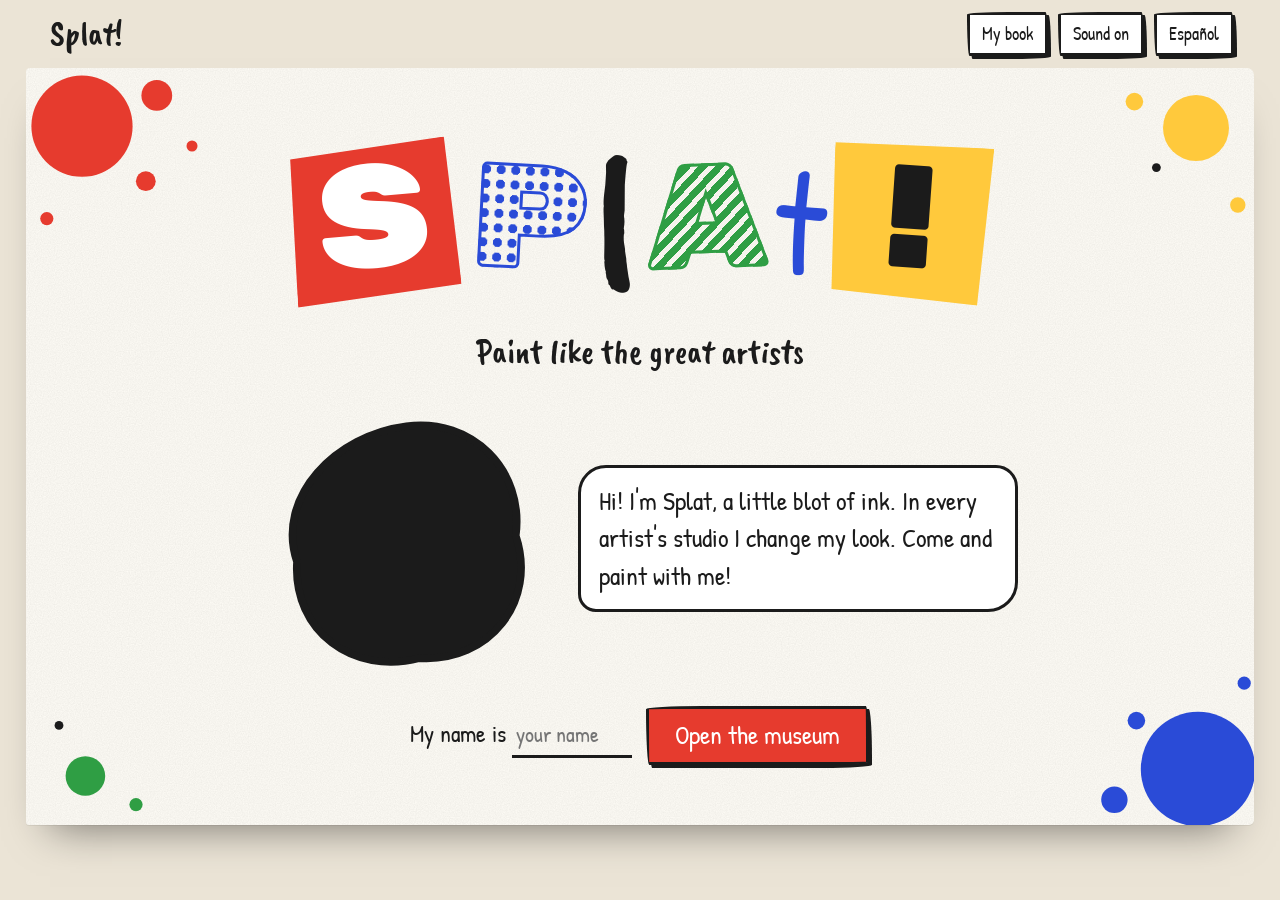
==== commit 46914509: "Update Splat! Art Studio to new version (simplified Splat mascot) Co-Authored-By: Claude Opus 5.5 <n" ====
--- a/public/games/splat-art-studio.html
+++ b/public/games/splat-art-studio.html
@@ -238,7 +238,7 @@
 const LOCK=[['Claude Monet','1840–1926'],['Katsushika Hokusai','1760–1849'],['Giuseppe Arcimboldo','1526–1593'],['Gustav Klimt','1862–1918']];
 
 const BLOB='M62 8C92 4 116 28 112 58c10 30-12 58-44 56-30 8-58-12-56-44C2 40 30 12 62 8z';
-const blob=fill=>`<svg class="blob" viewBox="-6 -4 132 142" aria-hidden="true"><g class="bb"><path d="${BLOB}" fill="${fill}" stroke="#1b1b1b" stroke-width="3.5"/><circle cx="46" cy="52" r="11" fill="#fff" stroke="#1b1b1b" stroke-width="2.5"/><circle cx="80" cy="50" r="11" fill="#fff" stroke="#1b1b1b" stroke-width="2.5"/><circle cx="49" cy="55" r="5" fill="#1b1b1b"/><circle cx="83" cy="53" r="5" fill="#1b1b1b"/><path d="M50 80q14 12 28 0" fill="none" stroke="#fff" stroke-width="8" stroke-linecap="round"/><path d="M50 80q14 12 28 0" fill="none" stroke="#1b1b1b" stroke-width="3.5" stroke-linecap="round"/></g><path d="M48 112l-6 20M80 112l6 20" stroke="#1b1b1b" stroke-width="4.5" stroke-linecap="round"/></svg>`;
+const blob=fill=>`<svg class="blob" viewBox="-4 -4 128 126" aria-hidden="true"><g class="bb"><path d="${BLOB}" fill="${fill}" stroke="#1b1b1b" stroke-width="3.5"/></g></svg>`;
 
 /* ---------- sound + voice ---------- */
 let AC=null,lastS=0;
